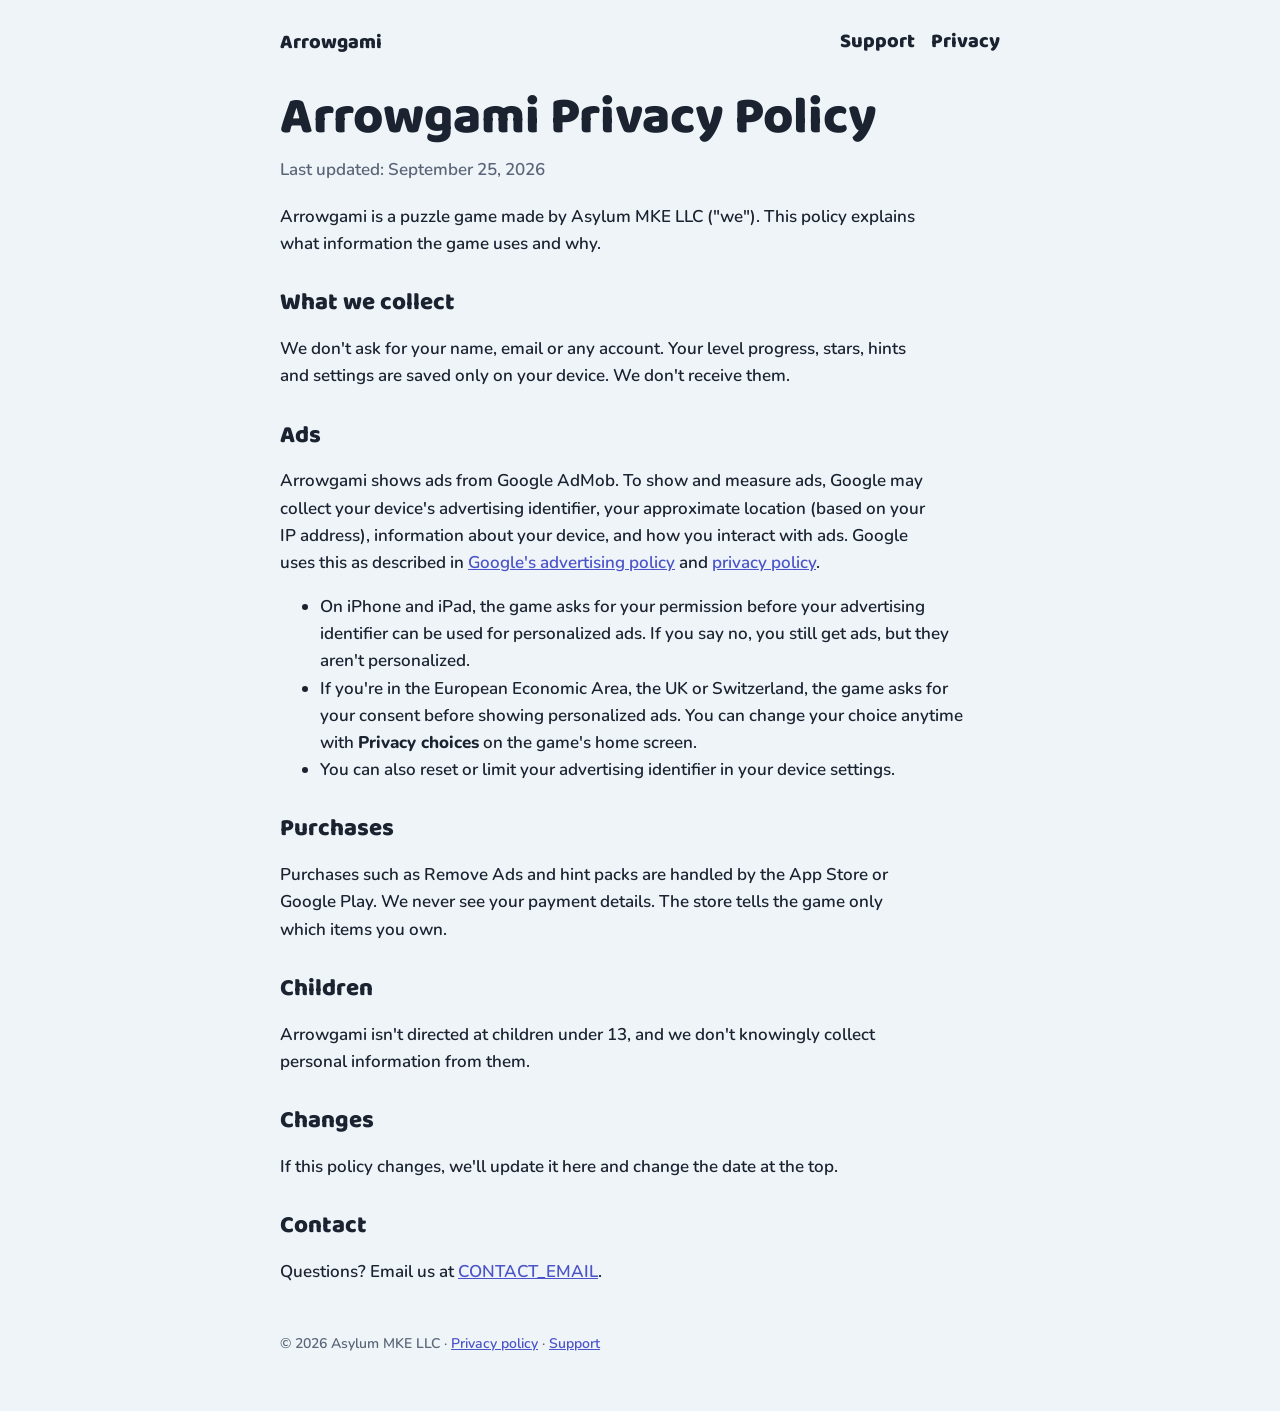
==== privacy/index.html @ 12b43e1c "Make the site all about Arrowgami Moves the Arrowgami page to the home page, with support and privac" ====
<!doctype html>
<html lang="en">
<head>
<meta charset="utf-8">
<meta name="viewport" content="width=device-width, initial-scale=1">
<title>Arrowgami Privacy Policy</title>
<link rel="stylesheet" href="../assets/site.css">
<link rel="icon" href="../assets/arrowgami-icon.png">
</head>
<body>
<div class="wrap">
<header class="site"><a href="../">Arrowgami</a><nav><a href="../support/">Support</a><a href="../privacy/">Privacy</a></nav></header>
<h1>Arrowgami Privacy Policy</h1>
<p class="updated">Last updated: September 25, 2026</p>

<p>Arrowgami is a puzzle game made by Asylum MKE LLC ("we"). This policy explains what information the game uses and why.</p>

<h2>What we collect</h2>
<p>We don't ask for your name, email or any account. Your level progress, stars, hints and settings are saved only on your device. We don't receive them.</p>

<h2>Ads</h2>
<p>Arrowgami shows ads from Google AdMob. To show and measure ads, Google may collect your device's advertising identifier, your approximate location (based on your IP address), information about your device, and how you interact with ads. Google uses this as described in <a href="https://policies.google.com/technologies/ads">Google's advertising policy</a> and <a href="https://policies.google.com/privacy">privacy policy</a>.</p>
<ul>
  <li>On iPhone and iPad, the game asks for your permission before your advertising identifier can be used for personalized ads. If you say no, you still get ads, but they aren't personalized.</li>
  <li>If you're in the European Economic Area, the UK or Switzerland, the game asks for your consent before showing personalized ads. You can change your choice anytime with <strong>Privacy choices</strong> on the game's home screen.</li>
  <li>You can also reset or limit your advertising identifier in your device settings.</li>
</ul>

<h2>Purchases</h2>
<p>Purchases such as Remove Ads and hint packs are handled by the App Store or Google Play. We never see your payment details. The store tells the game only which items you own.</p>

<h2>Children</h2>
<p>Arrowgami isn't directed at children under 13, and we don't knowingly collect personal information from them.</p>

<h2>Changes</h2>
<p>If this policy changes, we'll update it here and change the date at the top.</p>

<h2>Contact</h2>
<p>Questions? Email us at <a href="mailto:CONTACT_EMAIL">CONTACT_EMAIL</a>.</p>
<footer>© 2026 Asylum MKE LLC · <a href="../privacy/">Privacy policy</a> · <a href="../support/">Support</a></footer>
</div>
</body>
</html>
---- assets/site.css ----
@font-face { font-family: "Baloo 2"; font-weight: 800; font-display: swap; src: url("baloo-2-latin-800-normal.woff2") format("woff2"); }
@font-face { font-family: "Nunito"; font-weight: 600; font-display: swap; src: url("nunito-latin-600-normal.woff2") format("woff2"); }
@font-face { font-family: "Nunito"; font-weight: 800; font-display: swap; src: url("nunito-latin-800-normal.woff2") format("woff2"); }
:root { --ink: #1b2230; --soft: #5a6577; --bg: #eef4f8; --card: #ffffff; --line: #d6e1ea; --coral: #e8664a; --indigo: #4b53c9; --display: "Baloo 2", "Trebuchet MS", system-ui, sans-serif; --body: "Nunito", system-ui, -apple-system, "Segoe UI", sans-serif; }
* { box-sizing: border-box; }
body { margin: 0; background: var(--bg); color: var(--ink); font: 600 17px/1.6 var(--body); }
.wrap { max-width: 760px; margin: 0 auto; padding-inline: 20px; padding-block: 28px 56px; }
header.site { display: flex; align-items: center; justify-content: space-between; gap: 12px; margin-bottom: 36px; }
header.site a { color: var(--ink); text-decoration: none; font: 800 20px/1 var(--display); }
nav a { color: var(--soft); text-decoration: none; font-weight: 800; font-size: 15px; margin-left: 16px; }
nav a:hover, nav a:focus-visible { color: var(--indigo); }
h1 { font: 800 clamp(34px, 7vw, 52px)/1.05 var(--display); margin: 0 0 10px; text-wrap: balance; }
h2 { font: 800 24px/1.2 var(--display); margin: 32px 0 6px; }
p, li { max-width: 65ch; }
a { color: var(--indigo); }
.lede { font-size: 19px; color: var(--soft); margin: 0 0 24px; }
.card { background: var(--card); border: 1px solid var(--line); border-radius: 20px; padding: 20px; }
.app { display: flex; gap: 18px; align-items: center; text-decoration: none; color: inherit; }
.app img { width: 84px; height: 84px; border-radius: 20px; flex: none; }
.app strong { display: block; font: 800 24px/1.1 var(--display); }
.app span { color: var(--soft); }
.hero { display: flex; gap: 20px; align-items: center; margin-bottom: 20px; }
.hero img { width: 112px; height: 112px; border-radius: 26px; flex: none; box-shadow: 0 8px 24px rgba(27,34,48,.15); }
.shots { display: grid; grid-template-columns: repeat(3, 1fr); gap: 12px; margin: 28px 0; }
.shots img { width: 100%; border-radius: 14px; }
.badge { display: inline-block; background: var(--coral); color: #fff; font-weight: 800; border-radius: 999px; padding: 4px 14px; font-size: 14px; }
.links { display: flex; gap: 12px; flex-wrap: wrap; margin-top: 12px; }
.links a { background: var(--card); border: 1px solid var(--line); border-radius: 999px; padding: 8px 16px; text-decoration: none; font-weight: 800; }
footer { margin-top: 48px; color: var(--soft); font-size: 14px; }
.updated { color: var(--soft); margin: 0 0 20px; }
@media (max-width: 520px) { .hero { flex-direction: column; align-items: flex-start; } .shots { grid-template-columns: repeat(3, 1fr); gap: 8px; } nav a { margin-left: 10px; } }
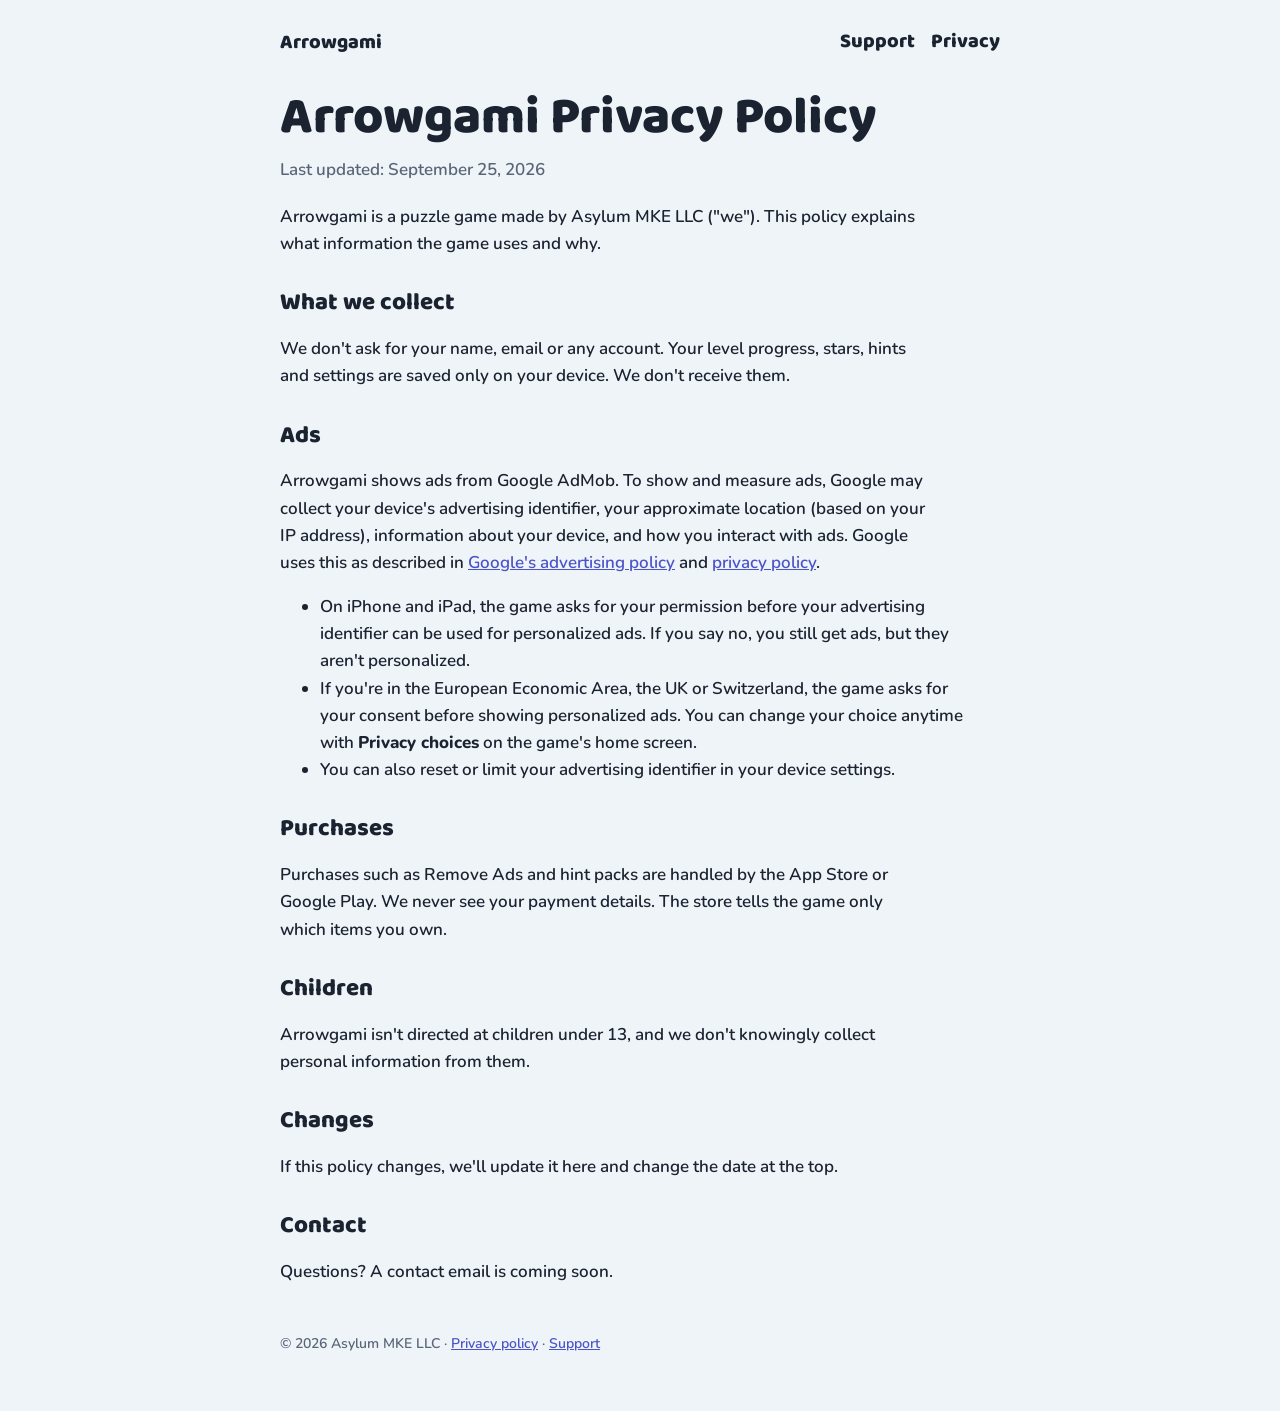
==== commit 4790e993: "Leave the contact email out until Gwen picks one Co-Authored-By: Claude Opus 5.5 (1M context) <norep" ====
--- a/privacy/index.html
+++ b/privacy/index.html
@@ -36,7 +36,7 @@
 <p>If this policy changes, we'll update it here and change the date at the top.</p>
 
 <h2>Contact</h2>
-<p>Questions? Email us at <a href="mailto:CONTACT_EMAIL">CONTACT_EMAIL</a>.</p>
+<p>Questions? A contact email is coming soon. <!-- CONTACT: replace with the email --></p>
 <footer>© 2026 Asylum MKE LLC · <a href="../privacy/">Privacy policy</a> · <a href="../support/">Support</a></footer>
 </div>
 </body>
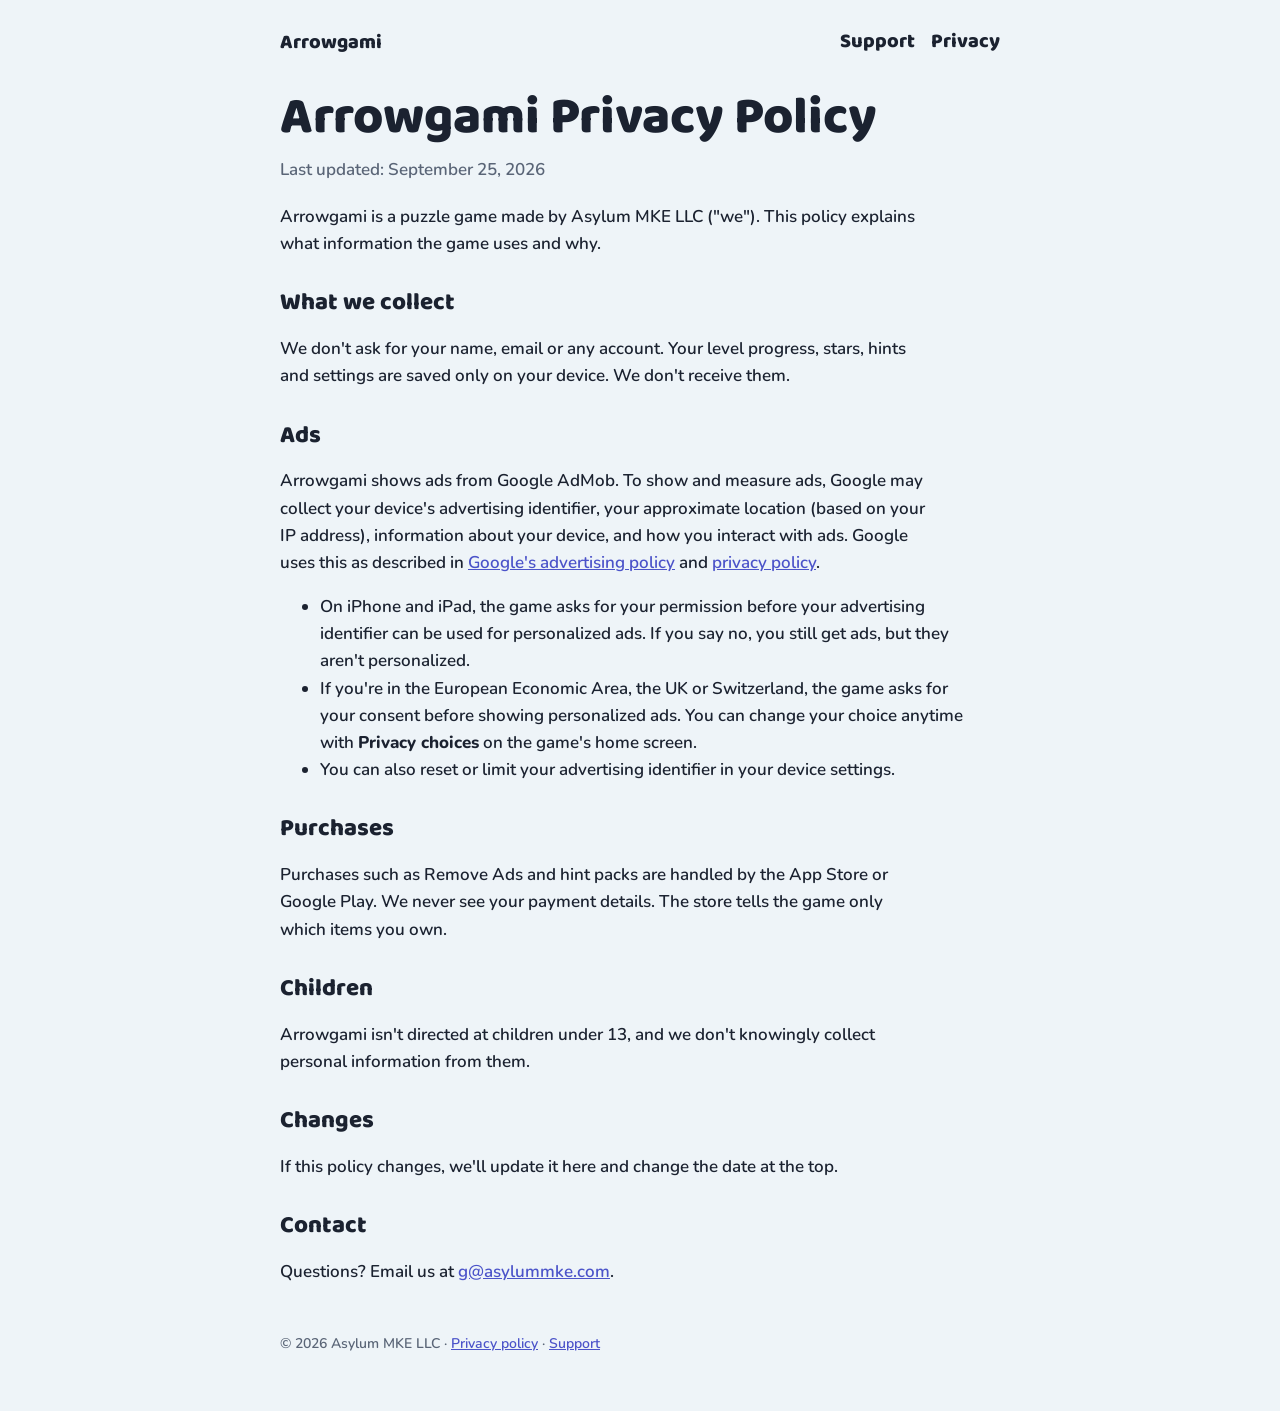
==== commit b0ab5595: "Add the contact email Co-Authored-By: Claude Opus 5.5 (1M context) <noreply@anthropic.com> Claude-Se" ====
--- a/privacy/index.html
+++ b/privacy/index.html
@@ -36,7 +36,7 @@
 <p>If this policy changes, we'll update it here and change the date at the top.</p>
 
 <h2>Contact</h2>
-<p>Questions? A contact email is coming soon. <!-- CONTACT: replace with the email --></p>
+<p>Questions? Email us at <a href="mailto:g@asylummke.com">g@asylummke.com</a>.</p>
 <footer>© 2026 Asylum MKE LLC · <a href="../privacy/">Privacy policy</a> · <a href="../support/">Support</a></footer>
 </div>
 </body>
